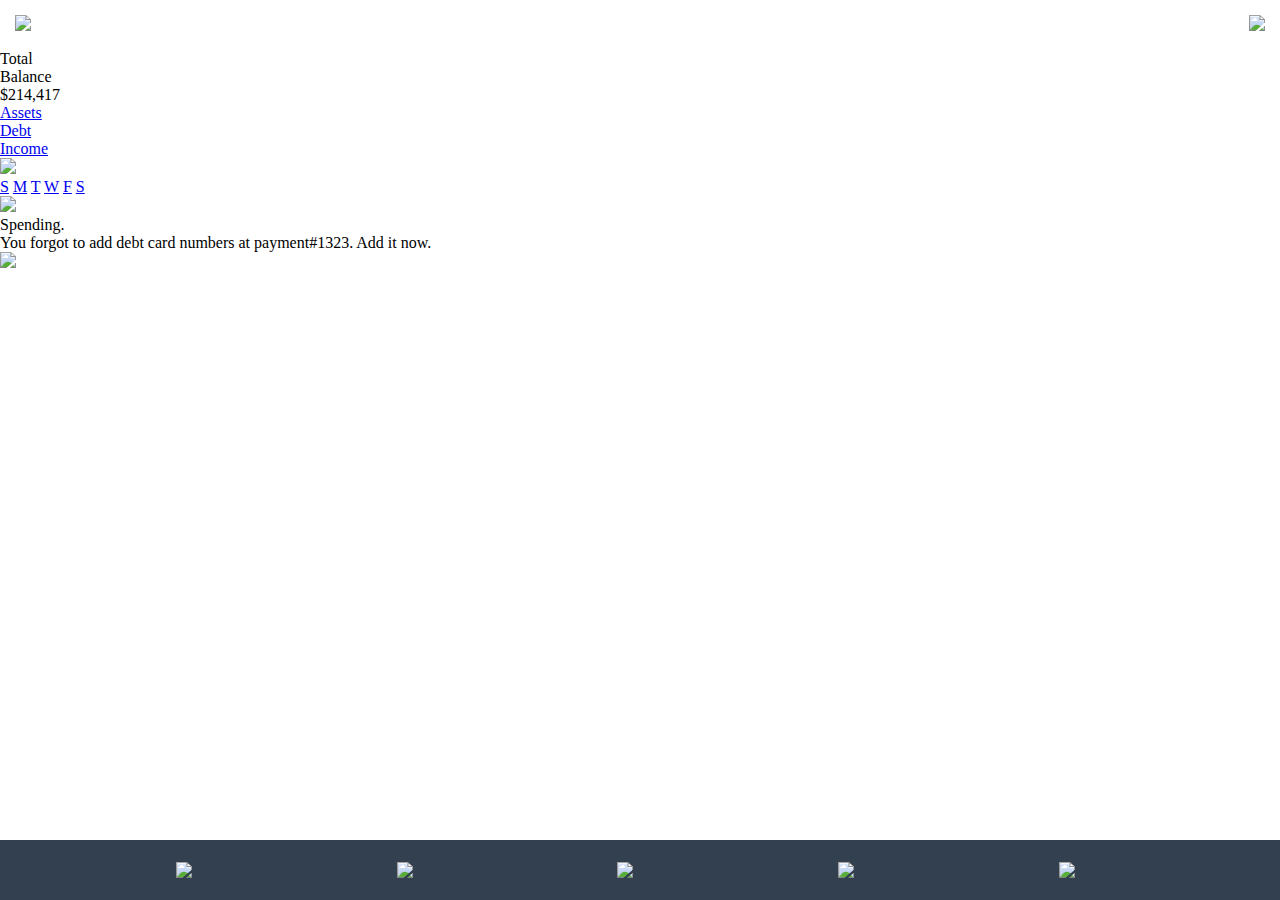
==== Views/Balance.html @ c19c9739 "feat: :tada: configuración inicial ecommerce" ====
<!DOCTYPE html>
<html lang="en">
<head>
    <meta charset="UTF-8">
    <meta name="viewport" content="width=device-width, initial-scale=1.0">
    <link rel="stylesheet" href="../CSS/Balance.css">

    <title>Balance</title>
</head>
<body class="body">
    <header class="header">
        <div class="header__login">
            <img src="../Storage/Img/bank.png" class="Icon-Inveto">
        </div>
        <div class="header__information">
            <p>SecurePl</p>
        </div>
        <div class="header__filtre">
            <img src="../Storage/Img/menu-white.svg" class="Filtrer-White">
        </div>
    </header>

<section class="Total__Balance">
    <div class="nav_text">
        <p class="text">Total
        <br>Balance</p>
        <span class="amount_money">$214,417</span>
    </div>
</section>

<section class="Money_Money_Money">
        <nav class="nav__Sections">
            <div class="Sections">
                <ul class="nav__ul__Sections">
                    <li>
                        <a href="#">
                            <p class="Assets">Assets</p>
                        </a>
                    </li>
                    <li>
                        <a href="#">
                           <p class="Debt">Debt</p>
                        </a>
                    </li>
                    <li>
                        <a href="#">
                            <p class="Income">Income</p>
                        </a>
                    </li>
                </ul>
            </div>
        </nav>
</section>

<main class="main">
    <div class="Image__Graphic__Container">
        <img src="../Storage/Img/Balance__Graphic.png" class="Balance__Graphic">
    </div>
    <nav class="Days_Of_The_Week__Graphic">
        <a href="#">S</a>
        <a href="#">M</a>
        <a href="#">T</a>
        <a href="#">W</a>
        <a href="#">F</a>
        <a href="#">S</a>
    </nav>
</main>

<section class="Spending__Footer">
    <nav class="nav__Spending">
        <div class="Images__container">
            <img src="../Storage/Img/bulb-512.jpg" class="light_bulb">
        </div>
        <div class="nav__text__right__Spending">
            <div class="text__right__Spending">
                <p class="Tittle_nav__Spending">Spending.</p>
                <span class="tex__nav__Spending">You forgot to add debt card numbers at payment#1323. Add it now.</span>
            </div>
        </div>
        <div class="nav__exit_button__Spending">
            <a href="../index.html">
                <img src="../Storage/Img/Frame 20.svg" class="X_Button__Spending">
            </a>
        </div>
    </nav>
</section>

<footer class="footer">
        <ul class="footer__ul">
            <li>
                <a href="#">
                    <img src="../Storage/Img/name=home.svg" class="icon_Home">
                </a>
            </li>
            <li>
                <a href="../Views/Balance.html">
                    <img src="../Storage/Img/name=content_green.svg" class="icon_Content">
                </a>
            </li>
            <li>
                <a href="../Views/Investing.html">
                    <img src="../Storage/Img/name=menu.svg" class="icon_Menu">
                </a>
            </li>
            <li>
                <a href="../index.html">
                    <img src="../Storage/Img/name=message.svg" class="icon_Message">
                </a>
            </li>
            <li>
                <a href="../index.html">
                    <img src="../Storage/Img/name=center_White.svg" class="icon_Center">
                    <img src="../Storage/Img/Ellipse 2.svg" class="green_Button">
                </a>
            </li>
        </ul>    
    </footer>
</body>
</html>
---- CSS/Balance.css ----
@import url(Variable.css);
* {
    padding: 0;
    margin: 0;
    box-sizing: border-box;
}
.header {
    padding: var(--space-layout-padding-lr);
    display: flex;
    flex-direction: row;
    align-items: center;
    text-align: left;
    height: 50px;
    color: var(--color-4);
    font-family: 'SF-PRO-TEXT-BOLD';
    justify-content: space-between;
}

.body {
    background-image: url("../Storage/Img/Background.jpg");
    background-repeat: no-repeat;
    background-size: cover;
}

.header img {
    height: 30px;
}

.header p {
    font-size: 1.2rem;
    margin-right: 30vh;
}

.header .header__login {
    background: white;
}





















.footer {
    position: fixed;
    bottom: 0;
    width: 100%;
}

.footer__ul {
    background: var(--color-1);
    height: 60px;
    display: flex;
    flex-direction: row;
    justify-content: space-evenly;
    align-items: center;
}

.footer__ul li {
    list-style: none;
    display: flex;
}

.footer__ul li a {
    display: flex;
    align-items: center;
    justify-content: center;
    width: 100%;
    text-decoration: none;
}

.footer__ul li a img {
    width: 5vh;
}

.green_Button{
    position: absolute;
    bottom: 0.7vh;
    transform: translateX(-640%);
    height: 1vh;
    width: 1vh;
    display: flex; 
}
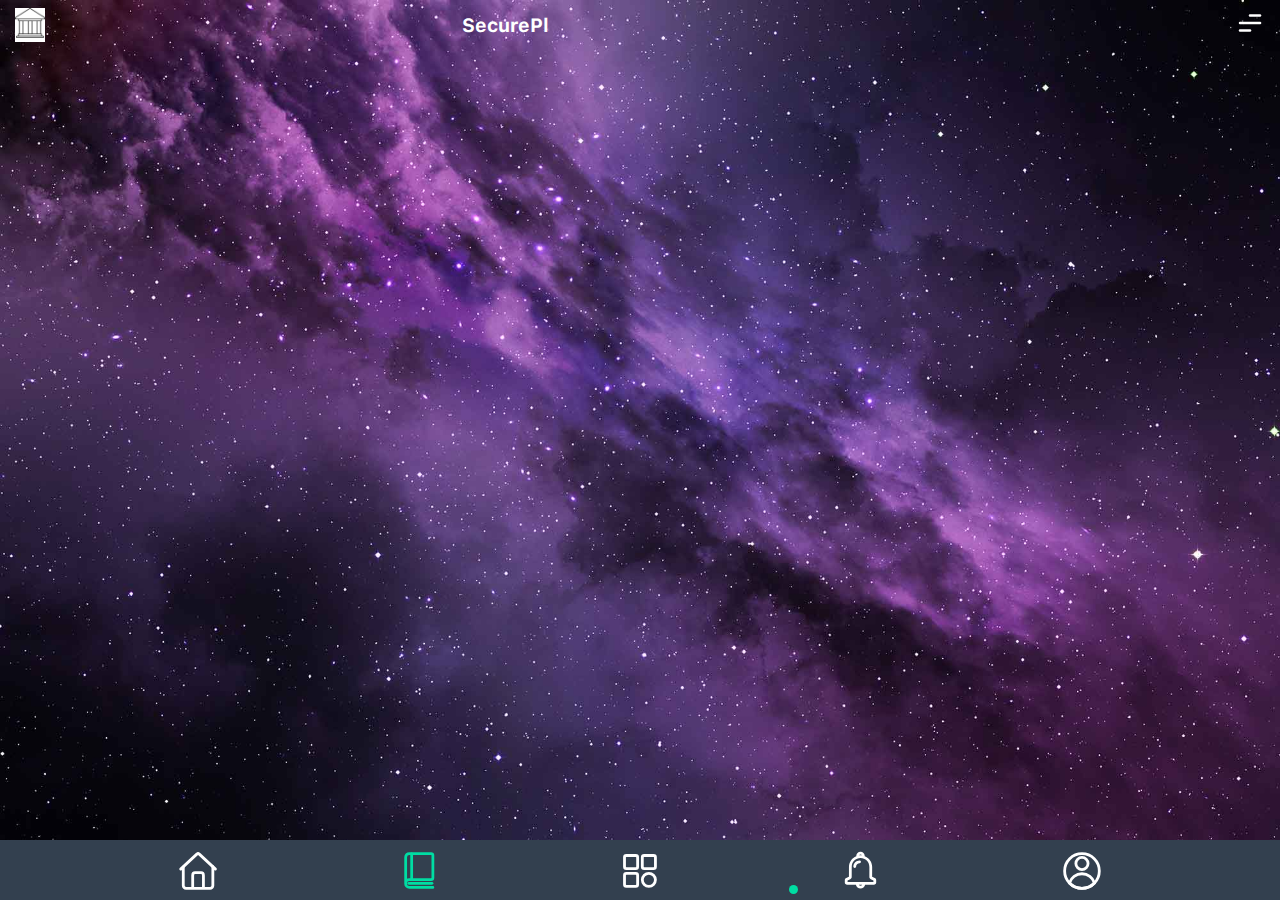
==== commit 270f172a: "Style :lipstick: Change colors and personalitation" ====
--- a/Views/Balance.html
+++ b/Views/Balance.html
@@ -20,72 +20,15 @@
         </div>
     </header>
 
-<section class="Total__Balance">
-    <div class="nav_text">
-        <p class="text">Total
-        <br>Balance</p>
-        <span class="amount_money">$214,417</span>
-    </div>
-</section>
 
-<section class="Money_Money_Money">
-        <nav class="nav__Sections">
-            <div class="Sections">
-                <ul class="nav__ul__Sections">
-                    <li>
-                        <a href="#">
-                            <p class="Assets">Assets</p>
-                        </a>
-                    </li>
-                    <li>
-                        <a href="#">
-                           <p class="Debt">Debt</p>
-                        </a>
-                    </li>
-                    <li>
-                        <a href="#">
-                            <p class="Income">Income</p>
-                        </a>
-                    </li>
-                </ul>
-            </div>
-        </nav>
-</section>
 
-<main class="main">
-    <div class="Image__Graphic__Container">
-        <img src="../Storage/Img/Balance__Graphic.png" class="Balance__Graphic">
-    </div>
-    <nav class="Days_Of_The_Week__Graphic">
-        <a href="#">S</a>
-        <a href="#">M</a>
-        <a href="#">T</a>
-        <a href="#">W</a>
-        <a href="#">F</a>
-        <a href="#">S</a>
-    </nav>
-</main>
 
-<section class="Spending__Footer">
-    <nav class="nav__Spending">
-        <div class="Images__container">
-            <img src="../Storage/Img/bulb-512.jpg" class="light_bulb">
-        </div>
-        <div class="nav__text__right__Spending">
-            <div class="text__right__Spending">
-                <p class="Tittle_nav__Spending">Spending.</p>
-                <span class="tex__nav__Spending">You forgot to add debt card numbers at payment#1323. Add it now.</span>
-            </div>
-        </div>
-        <div class="nav__exit_button__Spending">
-            <a href="../index.html">
-                <img src="../Storage/Img/Frame 20.svg" class="X_Button__Spending">
-            </a>
-        </div>
-    </nav>
-</section>
 
-<footer class="footer">
+
+
+
+    
+    <footer class="footer">
         <ul class="footer__ul">
             <li>
                 <a href="#">
@@ -103,12 +46,12 @@
                 </a>
             </li>
             <li>
-                <a href="../index.html">
+                <a href="../Index.html">
                     <img src="../Storage/Img/name=message.svg" class="icon_Message">
                 </a>
             </li>
             <li>
-                <a href="../index.html">
+                <a href="../Index.html">
                     <img src="../Storage/Img/name=center_White.svg" class="icon_Center">
                     <img src="../Storage/Img/Ellipse 2.svg" class="green_Button">
                 </a>
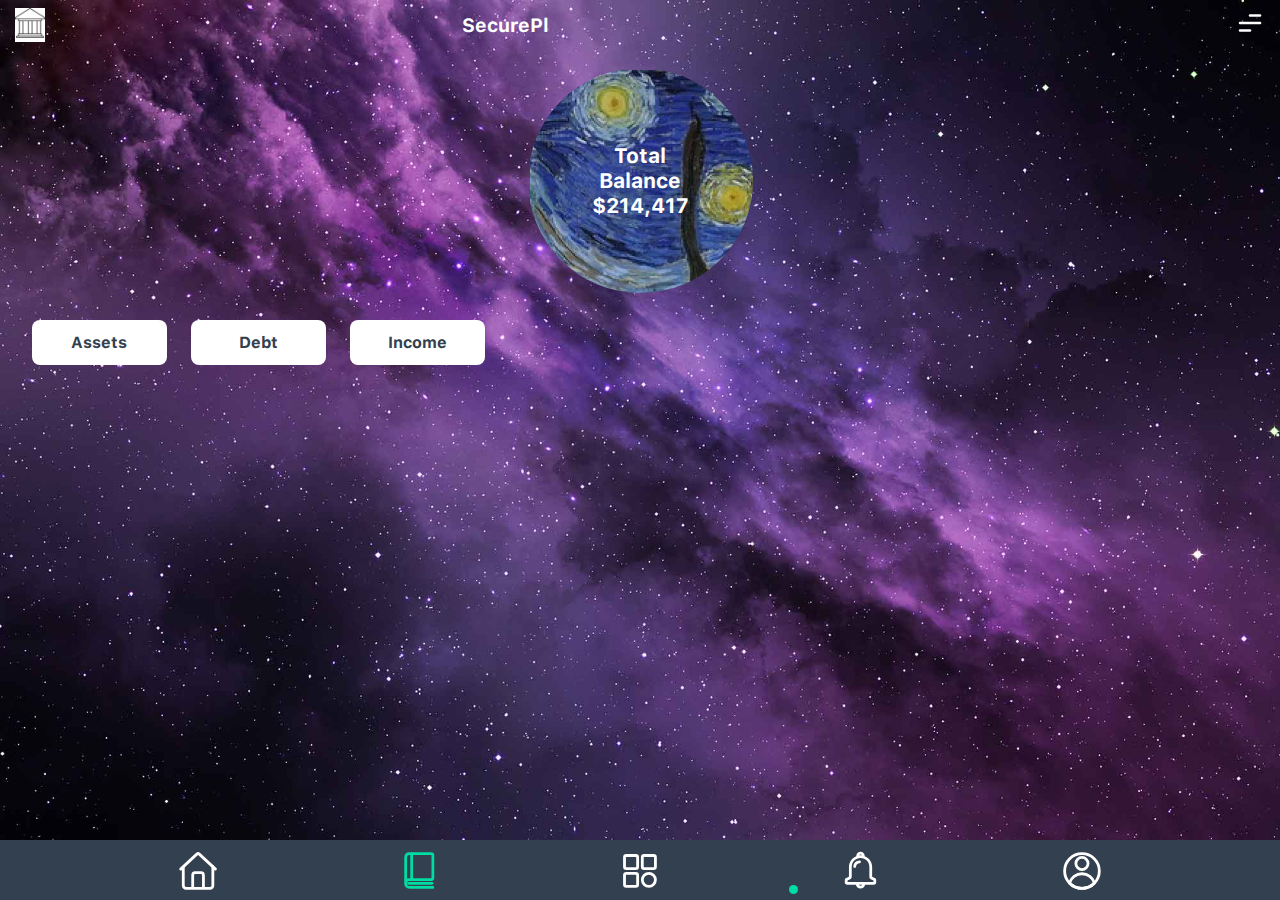
==== commit 82480dda: "feat: :lipstick: Start of last page." ====
--- a/Views/Balance.html
+++ b/Views/Balance.html
@@ -20,15 +20,43 @@
         </div>
     </header>
 
+<section class="Total__Balance">
+    <div class="nav_text">
+        <p class="text">Total
+        <br>Balance</p>
+        <span class="amount_money">$214,417</span>
+    </div>
+</section>
 
-
-
+<section class="Money_Money_Money">
+        <nav class="nav__Sections">
+            <div class="Sections">
+                <ul class="nav__ul__Sections">
+                    <li>
+                        <a href="#">
+                            <p class="Assets">Assets</p>
+                        </a>
+                    </li>
+                    <li>
+                        <a href="#">
+                           <p class="Debt">Debt</p>
+                        </a>
+                    </li>
+                    <li>
+                        <a href="#">
+                            <p class="Income">Income</p>
+                        </a>
+                    </li>
+                </ul>
+            </div>
+        </nav>
+</section>
 
 
 
 
     
-    <footer class="footer">
+<footer class="footer">
         <ul class="footer__ul">
             <li>
                 <a href="#">
--- a/CSS/Balance.css
+++ b/CSS/Balance.css
@@ -39,7 +39,100 @@
 
 
 
+.Total__Balance {
+    display: flex; 
+    flex-direction: column; 
+    justify-content: center; 
+    align-items: center;
+    background-image: url('../Storage/Img/starrynight.png'); 
+    border-radius: 50%;
+    height: 25vh; 
+    width: 25vh;
+    margin: 0 auto; 
+    margin-top: 2vh; 
+    overflow: hidden;
+}
 
+ .nav_text {
+    display: flex;
+    flex-direction: column;
+    align-items: center; 
+    justify-content: center; 
+    height: 100%;
+    color: var(--color-4)
+}
+
+.nav_text p, .nav_text span {
+    font-family: 'SF-PRO-TEXT-BOLD';
+    font-size: 1.3rem;
+    text-align: center;
+}
+
+/* Ensures subsequent elements are below the circle */
+.Money_Money_Money {
+    margin-top: 3vh;
+}
+
+.nav__ul__Sections {
+    display: flex;
+    flex-direction: row;
+    list-style: none;
+}
+.nav__ul__Sections li {
+    margin-right: 15px;
+}
+
+.nav__ul__Sections li:first-child{
+    margin-left: 2.5vh;
+}
+
+.nav__ul__Sections li a{ 
+    display: flex;
+    flex-direction: row;
+    width: 15vh;
+    height: 5vh;
+    font-family: 'SF-PRO-TEXT-BOLD';
+    text-decoration: none;
+    align-items: center;
+    justify-content: center;
+    padding: 5px;
+    border-radius: 8px;
+    color: var(--color-1);
+    margin-left: 1vh;
+    background: var(--color-4);
+}
+
+.nav__ul__Sections li a:hover {
+    background: #9a9a9a;
+    transition: all 0.2s linear 0.3s;
+    color: #9a619f;
+}
+
+/* border: 1px solid var(--color-1); */
+
+/* .Assets {
+    color: var(--color-4);
+    background: var(--color-1);
+    border-radius: 50%;
+    align-items: center;
+}
+
+.Debt {
+    color: var(--color-4);
+    background: var(--color-1);
+    border-radius: 50%;
+
+    align-items: center;
+}
+
+.Income {
+    color: var(--color-4);
+    background: var(--color-1);
+    border-radius: 50%;
+    height: 5vh;
+    width: 10vh;
+    align-items: center;
+} */
 
 
 
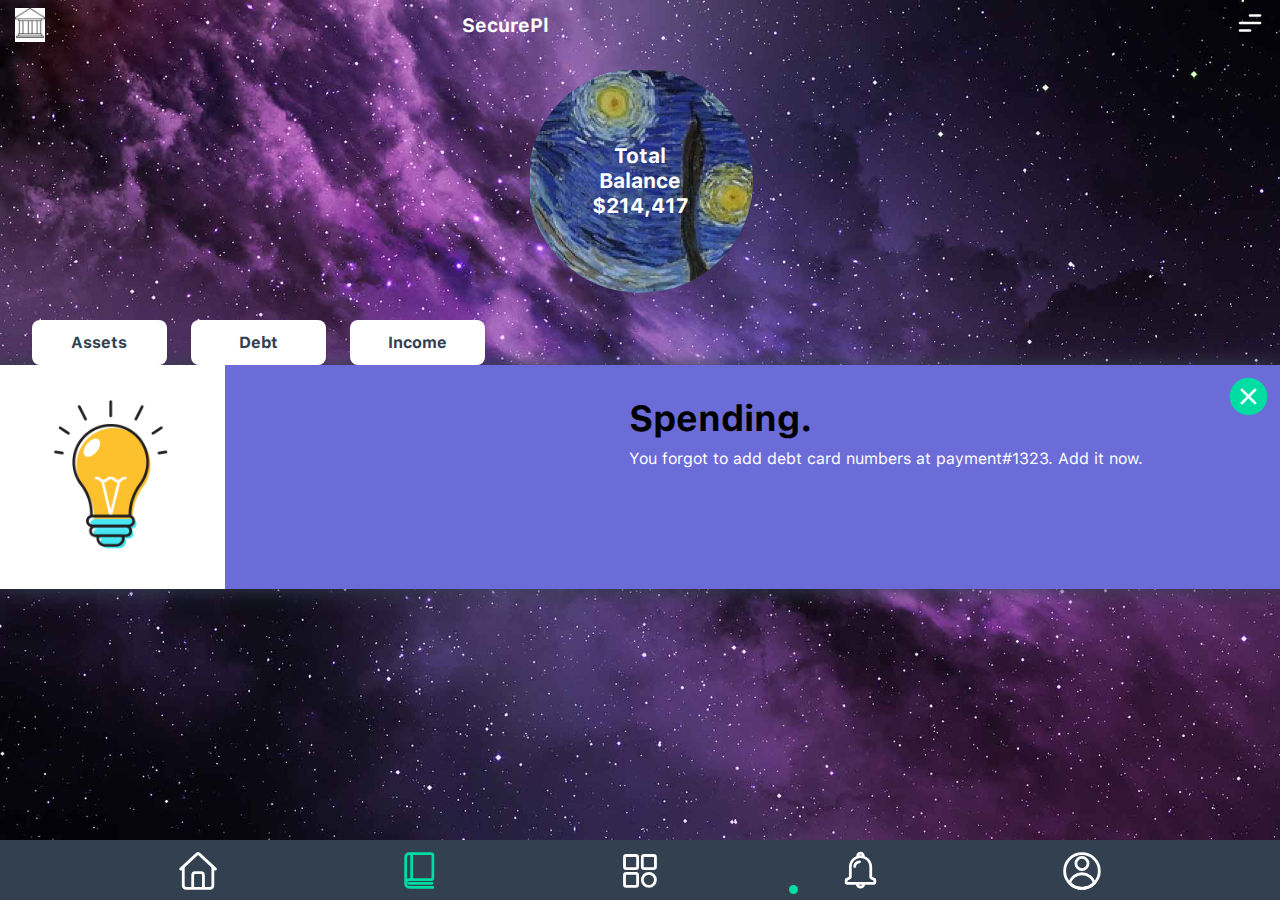
==== commit 41daeb92: "style: :lipstick: Design and color to the page. Progress of the button of X ... And i add a shadow t" ====
--- a/Views/Balance.html
+++ b/Views/Balance.html
@@ -52,10 +52,27 @@
         </nav>
 </section>
 
+<main class="main">
+    <!-- Aqui va a ir la parte de las lineas y dias de la semana -->
+</main>
 
+<section class="Spending__Footer">
+    <nav class="nav__Spending">
+        <div class="Images__container">
+            <img src="../Storage/Img/bulb-512.jpg" class="light_bulb">
+        </div>
+        <div class="nav__text__right__Spending">
+            <div class="text__right__Spending">
+                <p class="Tittle_nav__Spending">Spending.</p>
+                <span class="tex__nav__Spending">You forgot to add debt card numbers at payment#1323. Add it now.</span>
+            </div>
+        </div>
+        <div class="nav__exit_button__Spending">
+            <img src="../Storage/Img/Frame 20.svg" class="X_Button__Spending">
+        </div>
+    </nav>
+</section>
 
-
-    
 <footer class="footer">
         <ul class="footer__ul">
             <li>
--- a/CSS/Balance.css
+++ b/CSS/Balance.css
@@ -110,29 +110,121 @@
 
 /* border: 1px solid var(--color-1); */
 
-/* .Assets {
+.Assets p {
+    color: var(--color-1);
+    align-items: center;
+    text-align: center;
+     
+}
+
+.Debt p {
     color: var(--color-4);
-    background: var(--color-1);
-    border-radius: 50%;
-    align-items: center;
-}
-
-.Debt {
+    align-items: center;
+    text-align: center;
+
+}
+
+.Income p {
     color: var(--color-4);
-    background: var(--color-1);
-    border-radius: 50%;
-
-    align-items: center;
-}
-
-.Income {
-    color: var(--color-4);
-    background: var(--color-1);
-    border-radius: 50%;
+    align-items: center;
+    text-align: center;
+}
+
+
+
+
+
+
+
+
+
+
+
+.Spending__Footer {
+    display: flex;
+    flex-direction: column;
+    width: 100%;
+    box-shadow: 0px 0px 20px var(--color-1);
+}
+
+.nav__text__Spending p {
+    font-family: 'SF-PRO-TEXT-BOLD';
+    font-size: 3.2vh;
+    margin-top: 2vh;
+    margin-bottom: 3vh;
+}
+
+.Images__container img {
+    width: 5vh;
     height: 5vh;
-    width: 10vh;
-    align-items: center;
-} */
+}
+
+.nav__Spending {
+    display: flex;
+    flex-direction: row;
+    width: 100%;
+    overflow: hidden;
+    background: #6c6cd9;
+}
+
+
+.nav__text__right__Spending {
+    display: flex;
+    flex-direction: row;
+    width: 60%;
+}
+
+.text__right__Spending {
+    align-items: center;
+    padding: 3.5vh 5vh 1vh 2vh;
+    margin-left: -29px;
+}
+
+.text__right__Spending .Tittle_nav__Spending {
+    font-family: 'SF-PRO-TEXT-BOLD';
+    font-size: 4vh;
+    margin-bottom: 1vh;
+    text-align: left;
+}
+
+.text__right__Spending .tex__nav__Spending {
+    font-family: 'SF-PRO-TEXT-REGULAR';
+    margin-bottom: 1vh;
+}
+
+.tex__nav__Spending {
+    text-align: justify;
+    font-size: 1rem;
+    color: #FFFF;
+}
+
+.text__right__Spending,
+.Images__container,
+.nav__text__right__Spending {
+    flex: 1;
+}
+
+.Images__container img {
+    height: 25vh;
+    width: 25vh;
+    margin-bottom: -5px;
+}
+
+.nav__exit_button__Spending {
+    position: absolute;
+    top: 15; 
+    right: 0; 
+    padding: 1vh; 
+}
+
+.X_Button__Spending {
+    height: 5vh;
+    width: 5vh;
+}
+
+
+
+
 
 
 
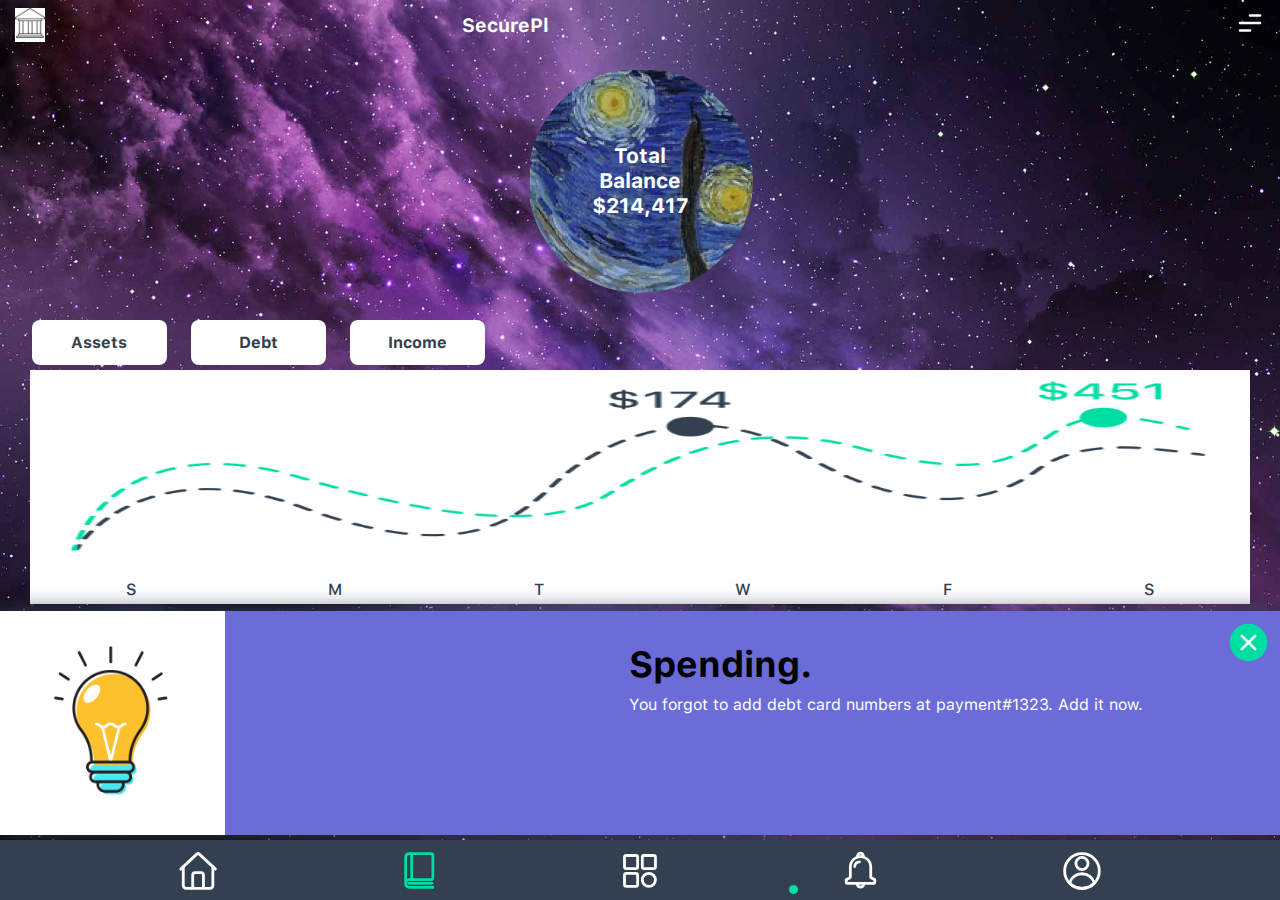
==== commit 6a313700: "Style: :lipstick: Page N° 3, Done. Project finish" ====
--- a/Views/Balance.html
+++ b/Views/Balance.html
@@ -53,7 +53,17 @@
 </section>
 
 <main class="main">
-    <!-- Aqui va a ir la parte de las lineas y dias de la semana -->
+    <div class="Image__Graphic__Container">
+        <img src="../Storage/Img/Balance__Graphic.png" class="Balance__Graphic">
+    </div>
+    <nav class="Days_Of_The_Week__Graphic">
+        <a href="#">S</a>
+        <a href="#">M</a>
+        <a href="#">T</a>
+        <a href="#">W</a>
+        <a href="#">F</a>
+        <a href="#">S</a>
+    </nav>
 </main>
 
 <section class="Spending__Footer">
@@ -68,7 +78,9 @@
             </div>
         </div>
         <div class="nav__exit_button__Spending">
-            <img src="../Storage/Img/Frame 20.svg" class="X_Button__Spending">
+            <a href="../Index.html">
+                <img src="../Storage/Img/Frame 20.svg" class="X_Button__Spending">
+            </a>
         </div>
     </nav>
 </section>
--- a/CSS/Balance.css
+++ b/CSS/Balance.css
@@ -131,11 +131,32 @@
 }
 
 
-
-
-
-
-
+.Image__Graphic__Container .Balance__Graphic {
+    height: 30vh;
+    width: 100%;
+    padding: 30px;
+    margin-top: -25px;
+}
+
+.Days_Of_The_Week__Graphic {
+    display: flex;
+    flex-direction: row;
+    height: 30px;
+    width: auto;
+    font-family: 'SF-PRO-TEXT-MEDIUM';
+    align-items: center;
+    justify-content: space-around;
+    background: #FFFF;
+    margin-top: -40px;
+    margin-left: 30px;
+    margin-right: 30px;
+    margin-bottom: 7px;
+}
+
+.Days_Of_The_Week__Graphic a {
+    text-decoration: none;
+    color: var(--color-1);
+}
 
 
 
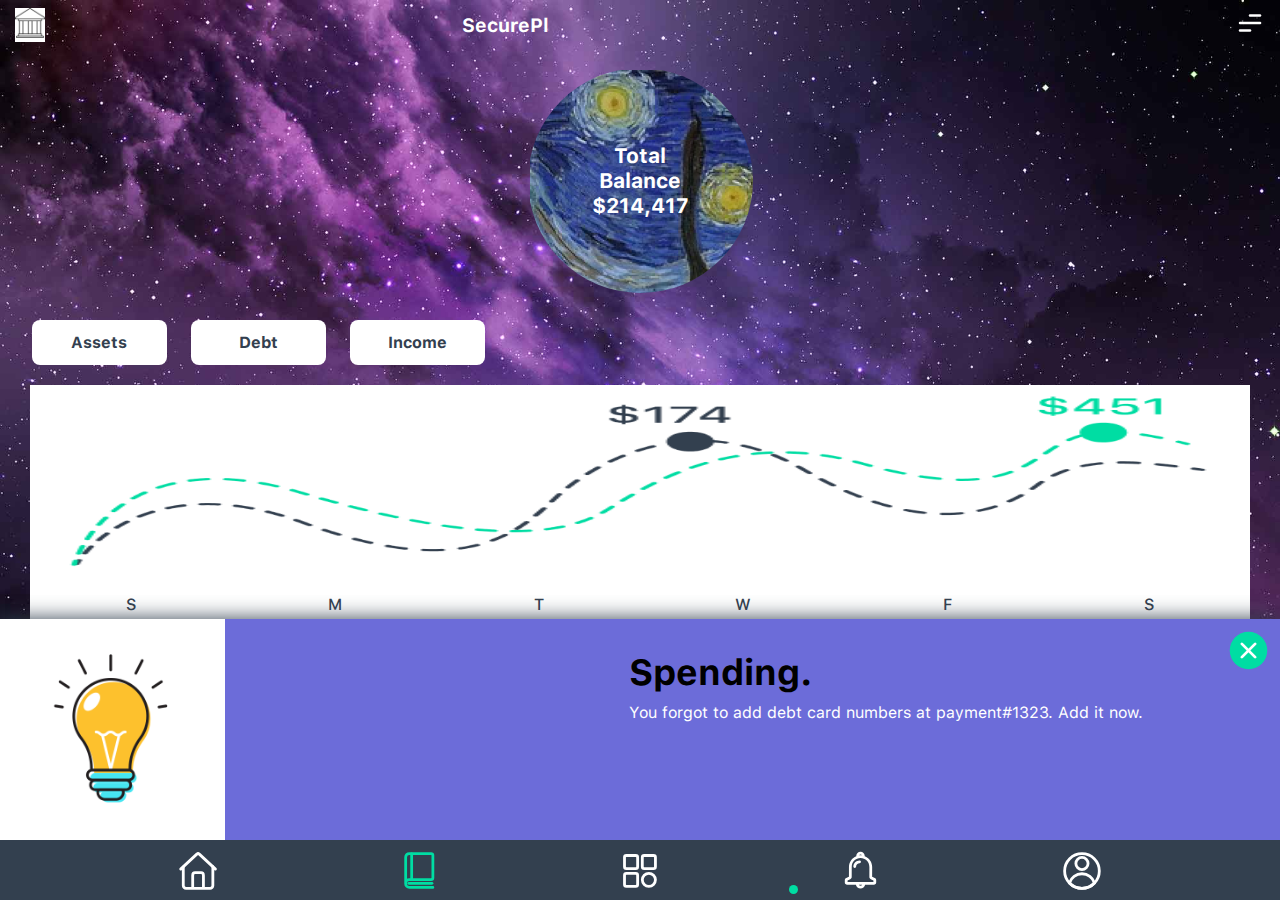
==== commit c1650c13: "docs: :memo: Update of the video. Updating of the video prof of the project." ====
--- a/Views/Balance.html
+++ b/Views/Balance.html
@@ -78,7 +78,7 @@
             </div>
         </div>
         <div class="nav__exit_button__Spending">
-            <a href="../Index.html">
+            <a href="../index.html">
                 <img src="../Storage/Img/Frame 20.svg" class="X_Button__Spending">
             </a>
         </div>
@@ -103,12 +103,12 @@
                 </a>
             </li>
             <li>
-                <a href="../Index.html">
+                <a href="../index.html">
                     <img src="../Storage/Img/name=message.svg" class="icon_Message">
                 </a>
             </li>
             <li>
-                <a href="../Index.html">
+                <a href="../index.html">
                     <img src="../Storage/Img/name=center_White.svg" class="icon_Center">
                     <img src="../Storage/Img/Ellipse 2.svg" class="green_Button">
                 </a>
--- a/CSS/Balance.css
+++ b/CSS/Balance.css
@@ -73,6 +73,7 @@
     margin-top: 3vh;
 }
 
+
 .nav__ul__Sections {
     display: flex;
     flex-direction: row;
@@ -80,6 +81,7 @@
 }
 .nav__ul__Sections li {
     margin-right: 15px;
+    margin-bottom: 15px;
 }
 
 .nav__ul__Sections li:first-child{
@@ -103,7 +105,7 @@
 }
 
 .nav__ul__Sections li a:hover {
-    background: #9a9a9a;
+    background: var(--color-2);
     transition: all 0.2s linear 0.3s;
     color: #9a619f;
 }
@@ -166,6 +168,7 @@
     flex-direction: column;
     width: 100%;
     box-shadow: 0px 0px 20px var(--color-1);
+    margin-top: -7px;
 }
 
 .nav__text__Spending p {
